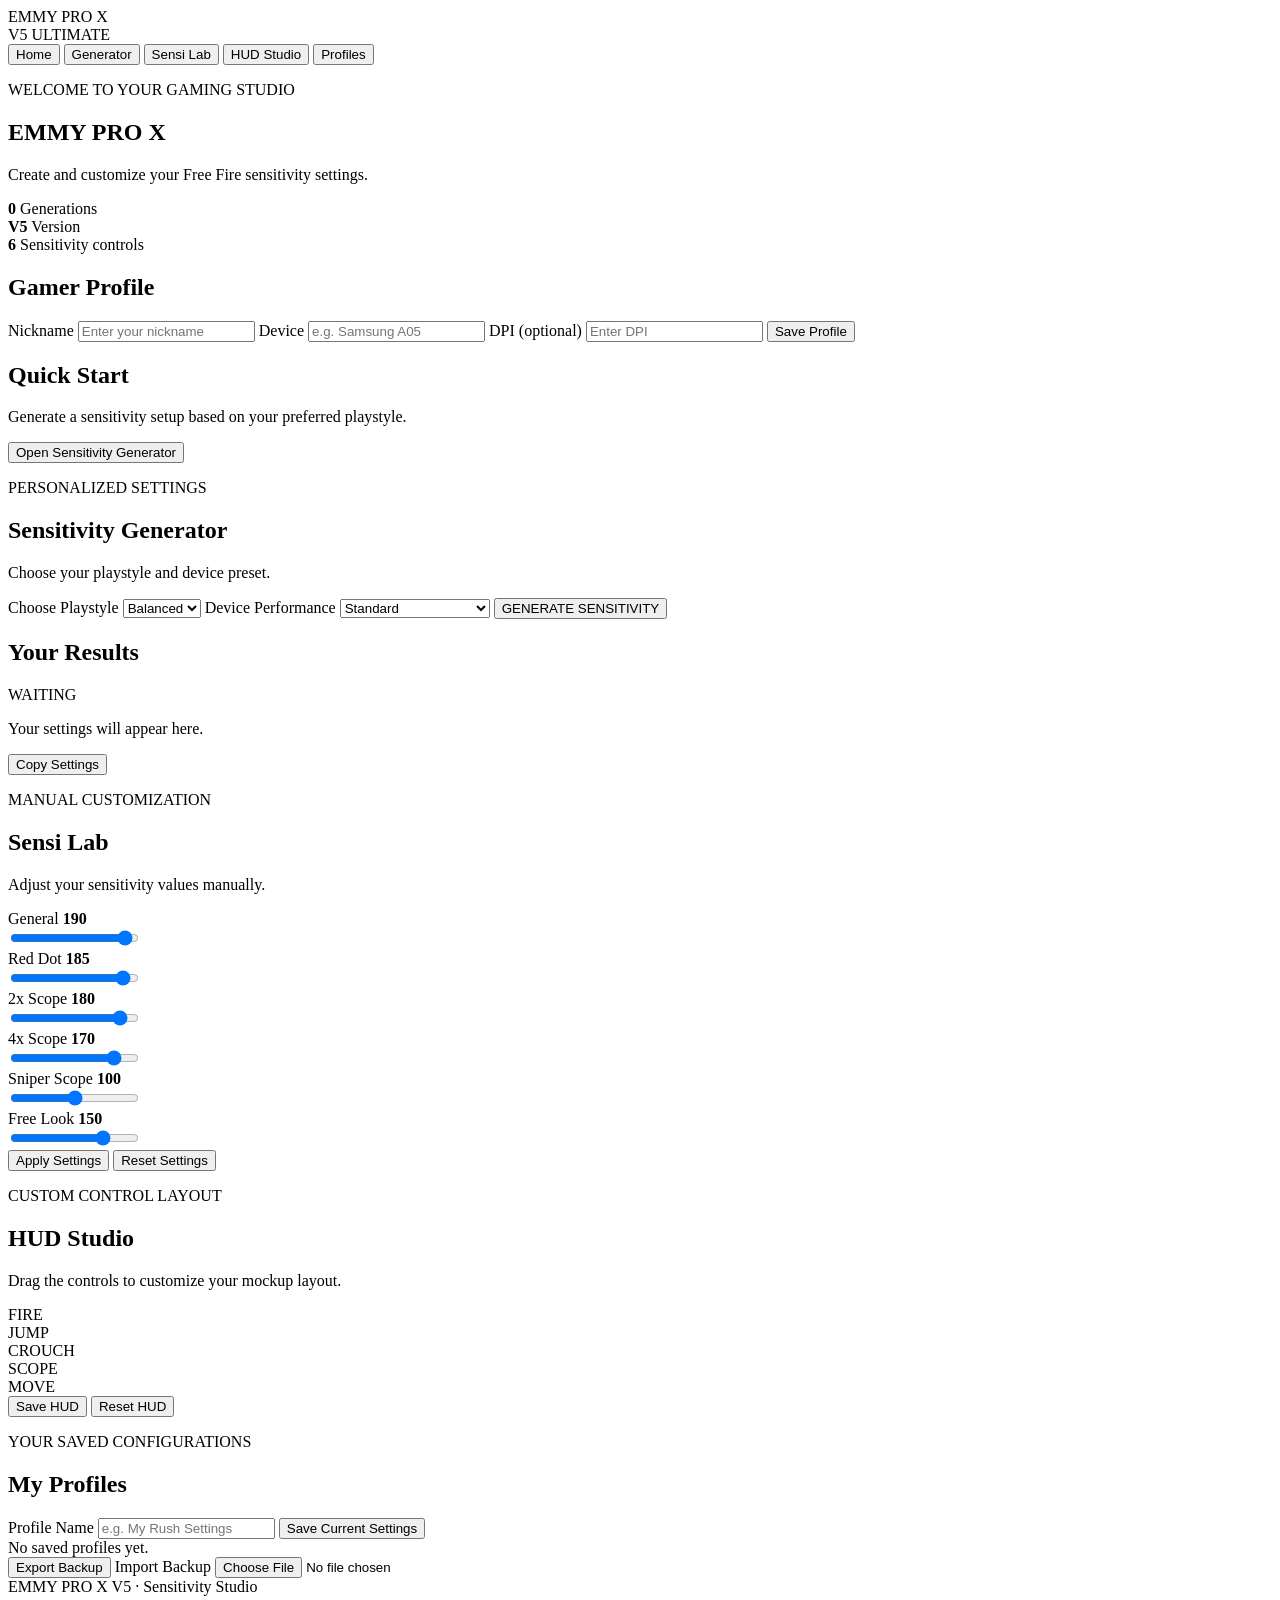
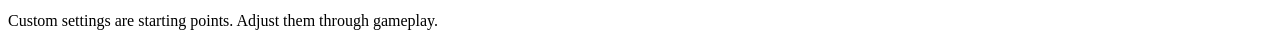
==== index.html @ 91755aac "Rename Index.html to index.html" ====
<!DOCTYPE html>
<html lang="en">
<head>
    <meta charset="UTF-8">
    <meta name="viewport" content="width=device-width, initial-scale=1.0">
    <meta name="theme-color" content="#080b16">
    <title>Emmy Sensitivity Pro X V5</title>
    <link rel="stylesheet" href="style.css">
    <link rel="manifest" href="manifest.json">
    <meta name="theme-color" content="#080b18">
    <meta name="mobile-web-app-capable" content="yes">
    <meta name="apple-mobile-web-app-capable" content="yes">
</head>

<body>

<header class="header">
    <div class="logo">EMMY <span>PRO X</span></div>
    <div class="version">V5 ULTIMATE</div>
</header>

<nav class="navigation">
    <button class="nav-btn active" data-page="home">Home</button>
    <button class="nav-btn" data-page="generator">Generator</button>
    <button class="nav-btn" data-page="lab">Sensi Lab</button>
    <button class="nav-btn" data-page="hud">HUD Studio</button>
    <button class="nav-btn" data-page="profiles">Profiles</button>
</nav>

<main>

    <!-- HOME -->
    <section class="page active" id="home">

        <div class="hero">
            <p class="eyebrow">WELCOME TO YOUR GAMING STUDIO</p>
            <h1>EMMY <span>PRO X</span></h1>
            <p>Create and customize your Free Fire sensitivity settings.</p>
        </div>

        <div class="stats">
            <div class="stat-card">
                <strong id="generationCount">0</strong>
                <span>Generations</span>
            </div>

            <div class="stat-card">
                <strong>V5</strong>
                <span>Version</span>
            </div>

            <div class="stat-card">
                <strong>6</strong>
                <span>Sensitivity controls</span>
            </div>
        </div>

        <div class="card">
            <h2>Gamer Profile</h2>

            <label for="nickname">Nickname</label>
            <input id="nickname" type="text" placeholder="Enter your nickname">

            <label for="device">Device</label>
            <input id="device" type="text" placeholder="e.g. Samsung A05">

            <label for="dpi">DPI (optional)</label>
            <input id="dpi" type="number" placeholder="Enter DPI">

            <button class="primary full" id="saveIdentityBtn">
                Save Profile
            </button>
        </div>

        <div class="card">
            <h2>Quick Start</h2>
            <p>Generate a sensitivity setup based on your preferred playstyle.</p>
            <button class="primary full" data-open="generator">
                Open Sensitivity Generator
            </button>
        </div>

    </section>

    <!-- GENERATOR -->
    <section class="page" id="generator">

        <div class="section-heading">
            <p class="eyebrow">PERSONALIZED SETTINGS</p>
            <h1>Sensitivity <span>Generator</span></h1>
            <p>Choose your playstyle and device preset.</p>
        </div>

        <div class="card">

            <label for="generatorStyle">Choose Playstyle</label>

            <select id="generatorStyle">
                <option value="balanced">Balanced</option>
                <option value="rush">Rush</option>
                <option value="one-tap">One Tap</option>
                <option value="sniper">Sniper</option>
                <option value="support">Support</option>
            </select>

            <label for="devicePreset">Device Performance</label>

            <select id="devicePreset">
                <option value="standard">Standard</option>
                <option value="low">Low Performance</option>
                <option value="mid">Medium Performance</option>
                <option value="high">High Performance</option>
            </select>

            <button class="primary full" id="generateBtn">
                GENERATE SENSITIVITY
            </button>

        </div>

        <div class="card result-card">

            <div class="result-heading">
                <h2>Your Results</h2>
                <span id="resultStatus">WAITING</span>
            </div>

            <div id="generatedValues" class="sensi-grid">
                <p class="empty-message">Your settings will appear here.</p>
            </div>

            <button class="secondary full" id="copyBtn">
                Copy Settings
            </button>

        </div>

    </section>

    <!-- SENSITIVITY LAB -->
    <section class="page" id="lab">

        <div class="section-heading">
            <p class="eyebrow">MANUAL CUSTOMIZATION</p>
            <h1>Sensi <span>Lab</span></h1>
            <p>Adjust your sensitivity values manually.</p>
        </div>

        <div class="card">

            <div class="slider-group">
                <div class="slider-title">
                    <label for="labGeneral">General</label>
                    <strong id="labGeneralValue">190</strong>
                </div>
                <input type="range" id="labGeneral" min="0" max="200" value="190">
            </div>

            <div class="slider-group">
                <div class="slider-title">
                    <label for="labRed">Red Dot</label>
                    <strong id="labRedValue">185</strong>
                </div>
                <input type="range" id="labRed" min="0" max="200" value="185">
            </div>

            <div class="slider-group">
                <div class="slider-title">
                    <label for="lab2x">2x Scope</label>
                    <strong id="lab2xValue">180</strong>
                </div>
                <input type="range" id="lab2x" min="0" max="200" value="180">
            </div>

            <div class="slider-group">
                <div class="slider-title">
                    <label for="lab4x">4x Scope</label>
                    <strong id="lab4xValue">170</strong>
                </div>
                <input type="range" id="lab4x" min="0" max="200" value="170">
            </div>

            <div class="slider-group">
                <div class="slider-title">
                    <label for="labSniper">Sniper Scope</label>
                    <strong id="labSniperValue">100</strong>
                </div>
                <input type="range" id="labSniper" min="0" max="200" value="100">
            </div>

            <div class="slider-group">
                <div class="slider-title">
                    <label for="labFree">Free Look</label>
                    <strong id="labFreeValue">150</strong>
                </div>
                <input type="range" id="labFree" min="0" max="200" value="150">
            </div>

            <button class="primary full" id="applyLabBtn">
                Apply Settings
            </button>

            <button class="secondary full" id="resetLabBtn">
                Reset Settings
            </button>

        </div>

    </section>

    <!-- HUD STUDIO -->
    <section class="page" id="hud">

        <div class="section-heading">
            <p class="eyebrow">CUSTOM CONTROL LAYOUT</p>
            <h1>HUD <span>Studio</span></h1>
            <p>Drag the controls to customize your mockup layout.</p>
        </div>

        <div class="card">
            <div class="hud-area" id="hudArea">

                <div class="hud-control" data-name="Fire" style="left:75%;top:65%;">
                    FIRE
                </div>

                <div class="hud-control" data-name="Jump" style="left:80%;top:35%;">
                    JUMP
                </div>

                <div class="hud-control" data-name="Crouch" style="left:55%;top:75%;">
                    CROUCH
                </div>

                <div class="hud-control" data-name="Scope" style="left:65%;top:20%;">
                    SCOPE
                </div>

                <div class="hud-control" data-name="Joystick" style="left:10%;top:65%;">
                    MOVE
                </div>

            </div>

            <button class="primary full" id="saveHudBtn">Save HUD</button>
            <button class="secondary full" id="resetHudBtn">Reset HUD</button>
        </div>

    </section>

    <!-- PROFILES -->
    <section class="page" id="profiles">

        <div class="section-heading">
            <p class="eyebrow">YOUR SAVED CONFIGURATIONS</p>
            <h1>My <span>Profiles</span></h1>
        </div>

        <div class="card">

            <label for="profileName">Profile Name</label>
            <input id="profileName" type="text" placeholder="e.g. My Rush Settings">

            <button class="primary full" id="saveProfileBtn">
                Save Current Settings
            </button>

            <div id="profilesList" class="profiles-list">
                No saved profiles yet.
            </div>

            <button class="secondary full" id="exportBtn">
                Export Backup
            </button>

            <label for="importFile">Import Backup</label>
            <input id="importFile" type="file" accept=".json,application/json">

        </div>

    </section>

</main>

<footer>
    EMMY PRO X V5 · Sensitivity Studio
    <p>Custom settings are starting points. Adjust them through gameplay.</p>
</footer>

<div id="toast" class="toast"></div>

<script src="app.js"></script>
  <script>
if ("serviceWorker" in navigator) {
  window.addEventListener("load", () => {
    navigator.serviceWorker.register("./service-worker.js")
      .then(() => console.log("Emmy Pro X is ready offline"))
      .catch(error => console.log("Service worker error:", error));
  });
}
  </script>
</body>
</html>
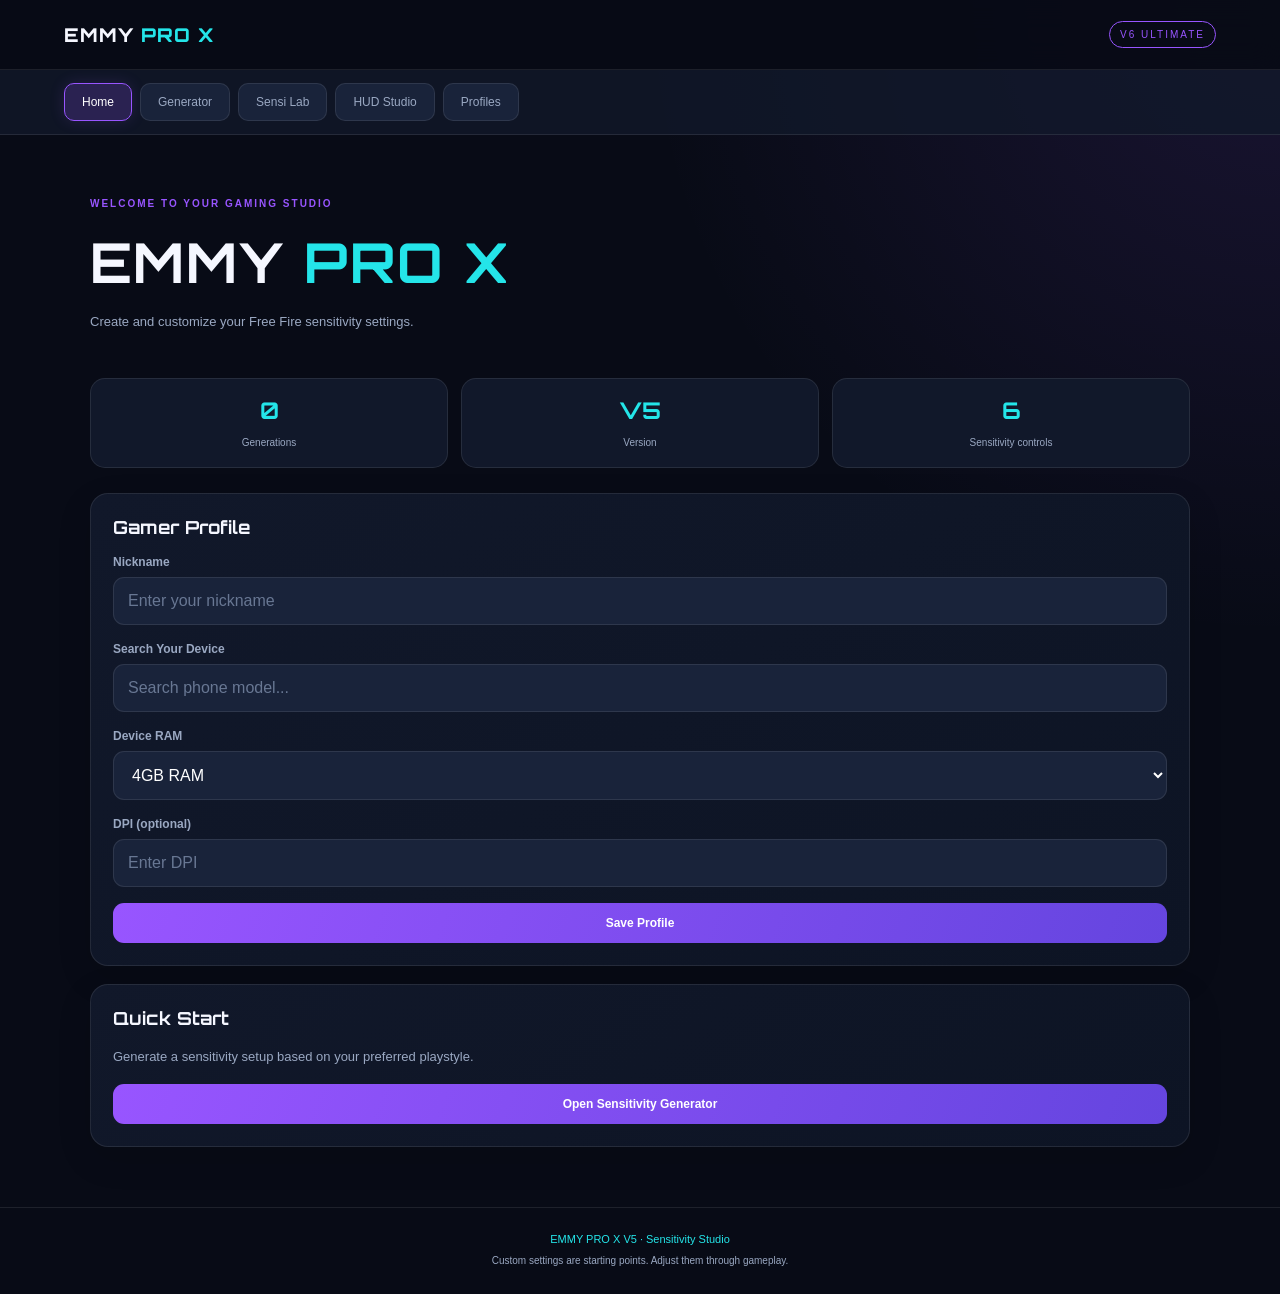
==== commit 80d13785: "Update index.html" ====
--- a/index.html
+++ b/index.html
@@ -16,7 +16,7 @@
 
 <header class="header">
     <div class="logo">EMMY <span>PRO X</span></div>
-    <div class="version">V5 ULTIMATE</div>
+    <div class="version">V6 ULTIMATE</div>
 </header>
 
 <nav class="navigation">
@@ -61,8 +61,39 @@
             <label for="nickname">Nickname</label>
             <input id="nickname" type="text" placeholder="Enter your nickname">
 
-            <label for="device">Device</label>
-            <input id="device" type="text" placeholder="e.g. Samsung A05">
+            <label for="device">Search Your Device</label>
+<input
+    id="device"
+    type="search"
+    list="deviceSuggestions"
+    placeholder="Search phone model..."
+>
+
+<datalist id="deviceSuggestions">
+    <option value="Samsung Galaxy A05">
+    <option value="Samsung Galaxy A15">
+    <option value="Samsung Galaxy A25">
+    <option value="Tecno Spark 20">
+    <option value="Tecno Camon 30">
+    <option value="Infinix Hot 40">
+    <option value="Infinix Note 40">
+    <option value="Redmi Note 13">
+    <option value="iPhone 13">
+    <option value="iPhone 14">
+    <option value="iPhone 15">
+</datalist>
+
+<label for="ram">Device RAM</label>
+<select id="ram">
+    <option value="2">2GB RAM</option>
+    <option value="3">3GB RAM</option>
+    <option value="4" selected>4GB RAM</option>
+    <option value="6">6GB RAM</option>
+    <option value="8">8GB RAM</option>
+    <option value="12">12GB RAM</option>
+    <option value="16">16GB RAM</option>
+    <option value="24">24GB RAM</option>
+</select>
 
             <label for="dpi">DPI (optional)</label>
             <input id="dpi" type="number" placeholder="Enter DPI">
@@ -238,6 +269,11 @@
 
                 <div class="hud-control" data-name="Joystick" style="left:10%;top:65%;">
                     MOVE
+                  <div class="hud-control"
+     data-name="Gloo Wall"
+     style="left:35%;top:55%;">
+    GLOO
+                  </div>
                 </div>
 
             </div>
@@ -300,4 +336,4 @@
 }
   </script>
 </body>
-</html>
+                </html>
--- a/style.css
+++ b/style.css
@@ -0,0 +1,551 @@
+@import url('https://fonts.googleapis.com/css2?family=Orbitron:wght@400;500;600;700;800&family=Inter:wght@400;500;600;700;800&display=swap');
+
+:root {
+    --bg: #080b16;
+    --card: #11182a;
+    --card2: #19233a;
+    --text: #f5f7ff;
+    --muted: #9aa8c2;
+    --purple: #9855ff;
+    --cyan: #24e5e9;
+    --border: rgba(255,255,255,.09);
+    --green: #35e6a1;
+    --radius: 18px;
+}
+
+* {
+    margin: 0;
+    padding: 0;
+    box-sizing: border-box;
+}
+
+html {
+    scroll-behavior: smooth;
+}
+
+body {
+    min-height: 100vh;
+    background:
+        radial-gradient(circle at top right, rgba(152,85,255,.12), transparent 35%),
+        var(--bg);
+    color: var(--text);
+    font-family: 'Inter', sans-serif;
+}
+
+button, input, select {
+    font: inherit;
+}
+
+button {
+    cursor: pointer;
+    transition: .25s ease;
+}
+
+/* HEADER */
+
+.header {
+    min-height: 70px;
+    padding: 15px 5%;
+    display: flex;
+    justify-content: space-between;
+    align-items: center;
+    border-bottom: 1px solid var(--border);
+    background: rgba(8,11,22,.95);
+    position: sticky;
+    top: 0;
+    z-index: 100;
+    backdrop-filter: blur(15px);
+}
+
+.logo {
+    font-family: 'Orbitron', sans-serif;
+    font-size: 19px;
+    font-weight: 800;
+    letter-spacing: 1px;
+}
+
+.logo span,
+.hero h1 span,
+.section-heading h1 span {
+    color: var(--cyan);
+}
+
+.version {
+    font-size: 10px;
+    letter-spacing: 2px;
+    color: var(--purple);
+    border: 1px solid var(--purple);
+    padding: 7px 10px;
+    border-radius: 20px;
+}
+
+/* NAVIGATION */
+
+.navigation {
+    display: flex;
+    gap: 8px;
+    padding: 13px 5%;
+    overflow-x: auto;
+    background: rgba(17,24,42,.8);
+    border-bottom: 1px solid var(--border);
+    scrollbar-width: none;
+}
+
+.navigation::-webkit-scrollbar {
+    display: none;
+}
+
+.nav-btn {
+    padding: 11px 17px;
+    background: var(--card2);
+    border: 1px solid var(--border);
+    color: var(--muted);
+    border-radius: 10px;
+    white-space: nowrap;
+    font-size: 12px;
+}
+
+.nav-btn:hover,
+.nav-btn.active {
+    color: white;
+    border-color: var(--purple);
+    background: rgba(152,85,255,.2);
+    box-shadow: 0 0 15px rgba(152,85,255,.15);
+}
+
+/* MAIN */
+
+main {
+    max-width: 1100px;
+    width: 92%;
+    margin: 30px auto 60px;
+}
+
+.page {
+    display: none;
+    animation: fadeIn .35s ease;
+}
+
+.page.active {
+    display: block;
+}
+
+@keyframes fadeIn {
+    from {
+        opacity: 0;
+        transform: translateY(10px);
+    }
+    to {
+        opacity: 1;
+        transform: translateY(0);
+    }
+}
+
+/* TEXT */
+
+h1, h2, h3 {
+    font-family: 'Orbitron', sans-serif;
+}
+
+h1 {
+    font-size: clamp(25px, 5vw, 38px);
+    margin: 10px 0;
+}
+
+h2 {
+    font-size: 18px;
+    margin-bottom: 17px;
+}
+
+p {
+    color: var(--muted);
+    line-height: 1.7;
+    font-size: 13px;
+}
+
+.eyebrow {
+    color: var(--purple);
+    font-size: 10px;
+    letter-spacing: 2px;
+    font-weight: 800;
+}
+
+.hero {
+    padding: 30px 0;
+}
+
+.hero h1 {
+    font-size: clamp(34px, 8vw, 55px);
+    letter-spacing: 2px;
+    margin: 15px 0;
+}
+
+.hero > p:last-child {
+    max-width: 550px;
+}
+
+.section-heading {
+    margin-bottom: 25px;
+}
+
+/* CARDS */
+
+.card {
+    background: linear-gradient(145deg, var(--card), #0d1424);
+    border: 1px solid var(--border);
+    border-radius: var(--radius);
+    padding: 22px;
+    margin-bottom: 18px;
+    box-shadow: 0 12px 35px rgba(0,0,0,.12);
+}
+
+.card:hover {
+    border-color: rgba(152,85,255,.3);
+}
+
+.stats {
+    display: grid;
+    grid-template-columns: repeat(3, 1fr);
+    gap: 13px;
+    margin: 15px 0 25px;
+}
+
+.stat-card {
+    padding: 17px 12px;
+    background: var(--card);
+    border: 1px solid var(--border);
+    border-radius: 15px;
+    text-align: center;
+}
+
+.stat-card strong {
+    display: block;
+    font-family: 'Orbitron', sans-serif;
+    font-size: 23px;
+    color: var(--cyan);
+    margin-bottom: 7px;
+}
+
+.stat-card span {
+    color: var(--muted);
+    font-size: 10px;
+}
+
+/* INPUTS */
+
+label {
+    display: block;
+    margin: 17px 0 8px;
+    color: var(--muted);
+    font-size: 12px;
+    font-weight: 600;
+}
+
+input,
+select {
+    width: 100%;
+    padding: 14px;
+    background: var(--card2);
+    border: 1px solid var(--border);
+    border-radius: 11px;
+    color: white;
+    outline: none;
+}
+
+input:focus,
+select:focus {
+    border-color: var(--cyan);
+    box-shadow: 0 0 12px rgba(36,229,233,.1);
+}
+
+input::placeholder {
+    color: #687793;
+}
+
+/* BUTTONS */
+
+.primary,
+.secondary {
+    border-radius: 11px;
+    padding: 13px 17px;
+    font-weight: 700;
+    font-size: 12px;
+}
+
+.primary {
+    background: linear-gradient(110deg, var(--purple), #6545df);
+    border: none;
+    color: white;
+}
+
+.primary:hover {
+    transform: translateY(-2px);
+    box-shadow: 0 7px 20px rgba(152,85,255,.25);
+}
+
+.secondary {
+    background: var(--card2);
+    color: white;
+    border: 1px solid var(--border);
+}
+
+.secondary:hover {
+    border-color: var(--cyan);
+}
+
+.full {
+    width: 100%;
+    margin-top: 16px;
+}
+
+/* GENERATOR RESULTS */
+
+.result-card {
+    margin-top: 20px;
+}
+
+.result-heading {
+    display: flex;
+    justify-content: space-between;
+    align-items: center;
+    gap: 10px;
+}
+
+.result-heading h2 {
+    margin: 0;
+}
+
+#resultStatus {
+    color: var(--green);
+    font-size: 10px;
+    font-weight: 800;
+    letter-spacing: 1px;
+}
+
+.sensi-grid {
+    display: grid;
+    grid-template-columns: repeat(2, 1fr);
+    gap: 12px;
+    margin-top: 18px;
+}
+
+.sensi-item {
+    padding: 16px;
+    background: var(--card2);
+    border: 1px solid var(--border);
+    border-radius: 12px;
+}
+
+.sensi-item span {
+    display: block;
+    color: var(--muted);
+    font-size: 11px;
+}
+
+.sensi-item strong {
+    display: block;
+    margin-top: 8px;
+    color: var(--cyan);
+    font-family: 'Orbitron', sans-serif;
+    font-size: 25px;
+}
+
+.empty-message {
+    grid-column: 1 / -1;
+    text-align: center;
+    padding: 20px;
+}
+
+/* SENSITIVITY SLIDERS */
+
+.slider-group {
+    margin: 22px 0;
+}
+
+.slider-title {
+    display: flex;
+    justify-content: space-between;
+    align-items: center;
+}
+
+.slider-title label {
+    margin: 0 0 12px;
+}
+
+.slider-title strong {
+    color: var(--cyan);
+    font-family: 'Orbitron', sans-serif;
+    font-size: 14px;
+}
+
+.slider-group input[type="range"] {
+    padding: 0;
+    height: 7px;
+    accent-color: var(--cyan);
+    cursor: pointer;
+}
+
+/* HUD STUDIO */
+
+.hud-area {
+    width: 100%;
+    height: 420px;
+    position: relative;
+    overflow: hidden;
+    border: 2px solid var(--purple);
+    border-radius: 18px;
+    background-color: #111a2c;
+    background-image:
+        linear-gradient(rgba(255,255,255,.04) 1px, transparent 1px),
+        linear-gradient(90deg, rgba(255,255,255,.04) 1px, transparent 1px);
+    background-size: 25px 25px;
+}
+
+.hud-control {
+    position: absolute;
+    width: 65px;
+    height: 65px;
+    border-radius: 50%;
+    border: 2px solid var(--cyan);
+    background: rgba(36,229,233,.15);
+    color: white;
+    display: flex;
+    justify-content: center;
+    align-items: center;
+    font-size: 10px;
+    font-weight: 800;
+    user-select: none;
+    touch-action: none;
+    cursor: grab;
+}
+
+.hud-control:active {
+    background: rgba(152,85,255,.3);
+    border-color: var(--purple);
+}
+
+/* PROFILES */
+
+.profiles-list {
+    margin-top: 20px;
+    color: var(--muted);
+    font-size: 13px;
+}
+
+.profile-item {
+    padding: 14px;
+    margin: 10px 0;
+    background: var(--card2);
+    border: 1px solid var(--border);
+    border-radius: 12px;
+    display: flex;
+    justify-content: space-between;
+    align-items: center;
+    gap: 10px;
+    flex-wrap: wrap;
+}
+
+.profile-actions {
+    display: flex;
+    gap: 6px;
+}
+
+.profile-actions button {
+    padding: 8px 10px;
+    font-size: 10px;
+    border-radius: 8px;
+}
+
+.danger {
+    color: #ff6485;
+    background: rgba(255,100,133,.1);
+    border: 1px solid rgba(255,100,133,.3);
+}
+
+/* TOAST */
+
+.toast {
+    position: fixed;
+    bottom: 25px;
+    left: 50%;
+    transform: translate(-50%, 100px);
+    opacity: 0;
+    padding: 14px 20px;
+    border-radius: 12px;
+    background: var(--card2);
+    border: 1px solid var(--cyan);
+    color: white;
+    font-size: 12px;
+    z-index: 200;
+    transition: .3s ease;
+    text-align: center;
+    width: max-content;
+    max-width: 90%;
+}
+
+.toast.show {
+    transform: translate(-50%, 0);
+    opacity: 1;
+}
+
+/* FOOTER */
+
+footer {
+    padding: 25px 15px;
+    text-align: center;
+    color: var(--cyan);
+    font-size: 11px;
+    border-top: 1px solid var(--border);
+}
+
+footer p {
+    margin-top: 7px;
+    font-size: 10px;
+}
+
+/* MOBILE */
+
+@media(max-width: 600px) {
+    main {
+        width: 92%;
+        margin-top: 20px;
+    }
+
+    .card {
+        padding: 17px;
+    }
+
+    .stats {
+        gap: 8px;
+    }
+
+    .stat-card {
+        padding: 14px 5px;
+    }
+
+    .stat-card strong {
+        font-size: 19px;
+    }
+
+    .stat-card span {
+        font-size: 9px;
+    }
+
+    .sensi-item strong {
+        font-size: 22px;
+    }
+
+    .hud-area {
+        height: 380px;
+    }
+}
+
+@media(max-width: 350px) {
+    .sensi-grid {
+        grid-template-columns: 1fr;
+    }
+
+    .version {
+        font-size: 8px;
+    }
+}
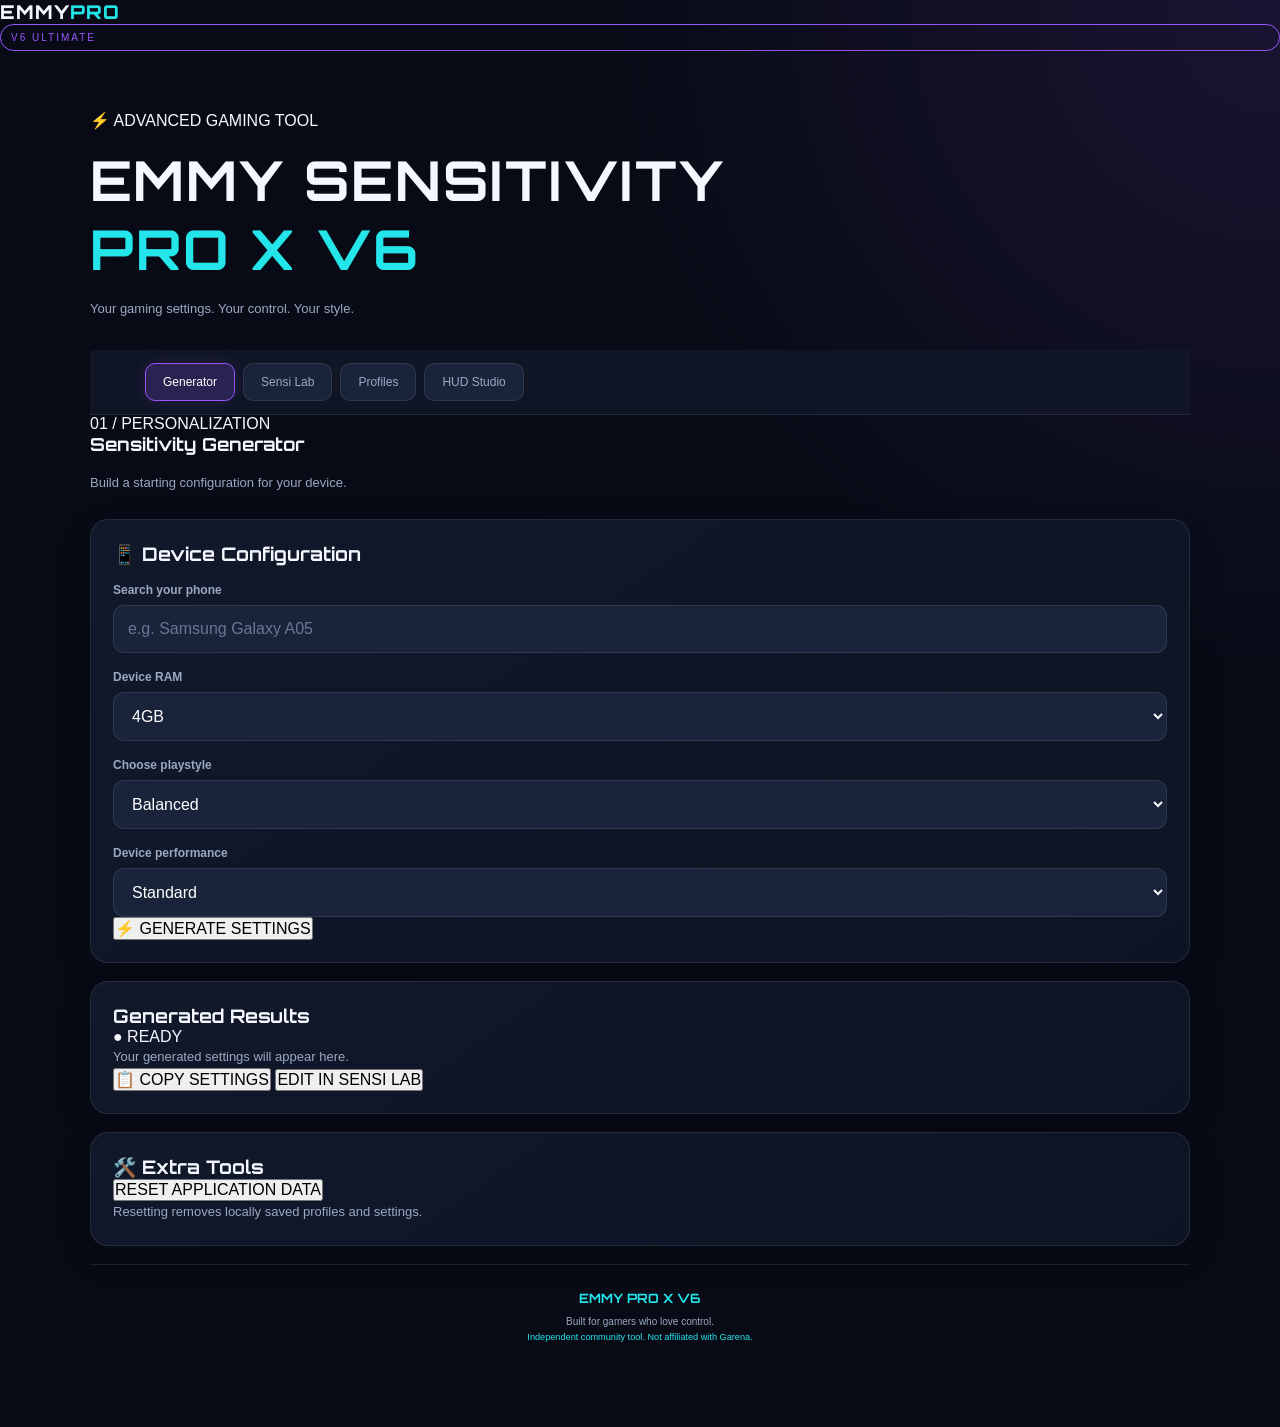
==== commit 27513a9b: "Update index.html" ====
--- a/index.html
+++ b/index.html
@@ -1,339 +1,199 @@
 <!DOCTYPE html>
 <html lang="en">
 <head>
-    <meta charset="UTF-8">
-    <meta name="viewport" content="width=device-width, initial-scale=1.0">
-    <meta name="theme-color" content="#080b16">
-    <title>Emmy Sensitivity Pro X V5</title>
-    <link rel="stylesheet" href="style.css">
-    <link rel="manifest" href="manifest.json">
-    <meta name="theme-color" content="#080b18">
-    <meta name="mobile-web-app-capable" content="yes">
-    <meta name="apple-mobile-web-app-capable" content="yes">
+<meta charset="UTF-8">
+<meta name="viewport" content="width=device-width, initial-scale=1.0">
+<meta name="theme-color" content="#090b18">
+<title>Emmy Sensitivity Pro X V6</title>
+<link rel="stylesheet" href="style.css">
 </head>
-
 <body>
 
-<header class="header">
-    <div class="logo">EMMY <span>PRO X</span></div>
+<header class="topbar">
+    <div class="logo">EMMY<span>PRO</span></div>
     <div class="version">V6 ULTIMATE</div>
 </header>
 
+<main class="container">
+
+<section class="hero">
+    <div class="badge">⚡ ADVANCED GAMING TOOL</div>
+    <h1>EMMY SENSITIVITY<br><span>PRO X V6</span></h1>
+    <p>Your gaming settings. Your control. Your style.</p>
+</section>
+
 <nav class="navigation">
-    <button class="nav-btn active" data-page="home">Home</button>
-    <button class="nav-btn" data-page="generator">Generator</button>
+    <button class="nav-btn active" data-page="generator">Generator</button>
     <button class="nav-btn" data-page="lab">Sensi Lab</button>
+    <button class="nav-btn" data-page="profiles">Profiles</button>
     <button class="nav-btn" data-page="hud">HUD Studio</button>
-    <button class="nav-btn" data-page="profiles">Profiles</button>
 </nav>
 
-<main>
+<!-- GENERATOR -->
+<section class="page active" id="generator">
+    <div class="section-heading">
+        <span>01 / PERSONALIZATION</span>
+        <h2>Sensitivity Generator</h2>
+        <p>Build a starting configuration for your device.</p>
+    </div>
 
-    <!-- HOME -->
-    <section class="page active" id="home">
+    <div class="card">
+        <h3>📱 Device Configuration</h3>
 
-        <div class="hero">
-            <p class="eyebrow">WELCOME TO YOUR GAMING STUDIO</p>
-            <h1>EMMY <span>PRO X</span></h1>
-            <p>Create and customize your Free Fire sensitivity settings.</p>
+        <label for="device">Search your phone</label>
+        <input id="device" list="deviceList" placeholder="e.g. Samsung Galaxy A05">
+        <datalist id="deviceList">
+            <option value="Samsung Galaxy A05">
+            <option value="Samsung Galaxy A15">
+            <option value="Samsung Galaxy A25">
+            <option value="Samsung Galaxy A35">
+            <option value="Samsung Galaxy A55">
+            <option value="Tecno Spark 20">
+            <option value="Tecno Spark 20 Pro">
+            <option value="Tecno Camon 30">
+            <option value="Tecno Pova 6">
+            <option value="Infinix Hot 40">
+            <option value="Infinix Hot 50">
+            <option value="Infinix Note 40">
+            <option value="Redmi Note 13">
+            <option value="Redmi 13C">
+            <option value="iPhone 13">
+            <option value="iPhone 14">
+            <option value="iPhone 15">
+        </datalist>
+
+        <label for="ram">Device RAM</label>
+        <select id="ram">
+            <option value="2">2GB</option>
+            <option value="3">3GB</option>
+            <option value="4" selected>4GB</option>
+            <option value="6">6GB</option>
+            <option value="8">8GB</option>
+            <option value="12">12GB</option>
+            <option value="16">16GB</option>
+            <option value="24">24GB</option>
+        </select>
+
+        <label for="style">Choose playstyle</label>
+        <select id="style">
+            <option value="balanced">Balanced</option>
+            <option value="rush">Rusher</option>
+            <option value="onetap">One Tap</option>
+            <option value="sniper">Sniper</option>
+            <option value="support">Support</option>
+        </select>
+
+        <label for="performance">Device performance</label>
+        <select id="performance">
+            <option value="low">Low</option>
+            <option value="standard" selected>Standard</option>
+            <option value="high">High</option>
+        </select>
+
+        <button class="primary-btn" id="generateBtn">⚡ GENERATE SETTINGS</button>
+    </div>
+
+    <div class="card">
+        <div class="result-header">
+            <h3>Generated Results</h3>
+            <span class="live-tag">● READY</span>
         </div>
 
-        <div class="stats">
-            <div class="stat-card">
-                <strong id="generationCount">0</strong>
-                <span>Generations</span>
-            </div>
-
-            <div class="stat-card">
-                <strong>V5</strong>
-                <span>Version</span>
-            </div>
-
-            <div class="stat-card">
-                <strong>6</strong>
-                <span>Sensitivity controls</span>
-            </div>
+        <div id="results" class="results">
+            <p class="empty">Your generated settings will appear here.</p>
         </div>
 
-        <div class="card">
-            <h2>Gamer Profile</h2>
+        <button class="secondary-btn" id="copyBtn">📋 COPY SETTINGS</button>
+        <button class="secondary-btn" id="useSettingsBtn">EDIT IN SENSI LAB</button>
+    </div>
+</section>
 
-            <label for="nickname">Nickname</label>
-            <input id="nickname" type="text" placeholder="Enter your nickname">
+<!-- SENSI LAB -->
+<section class="page" id="lab">
+    <div class="section-heading">
+        <span>02 / MANUAL CONTROL</span>
+        <h2>Sensi Lab</h2>
+        <p>Fine-tune your sensitivity values.</p>
+    </div>
 
-            <label for="device">Search Your Device</label>
-<input
-    id="device"
-    type="search"
-    list="deviceSuggestions"
-    placeholder="Search phone model..."
->
+    <div class="card">
+        <div id="sliders"></div>
+        <button class="primary-btn" id="saveLabBtn">💾 SAVE SETTINGS</button>
+        <button class="secondary-btn" id="resetLabBtn">RESET VALUES</button>
+    </div>
+</section>
 
-<datalist id="deviceSuggestions">
-    <option value="Samsung Galaxy A05">
-    <option value="Samsung Galaxy A15">
-    <option value="Samsung Galaxy A25">
-    <option value="Tecno Spark 20">
-    <option value="Tecno Camon 30">
-    <option value="Infinix Hot 40">
-    <option value="Infinix Note 40">
-    <option value="Redmi Note 13">
-    <option value="iPhone 13">
-    <option value="iPhone 14">
-    <option value="iPhone 15">
-</datalist>
+<!-- PROFILES -->
+<section class="page" id="profiles">
+    <div class="section-heading">
+        <span>03 / YOUR CONFIGURATIONS</span>
+        <h2>Saved Profiles</h2>
+        <p>Keep your favourite configurations.</p>
+    </div>
 
-<label for="ram">Device RAM</label>
-<select id="ram">
-    <option value="2">2GB RAM</option>
-    <option value="3">3GB RAM</option>
-    <option value="4" selected>4GB RAM</option>
-    <option value="6">6GB RAM</option>
-    <option value="8">8GB RAM</option>
-    <option value="12">12GB RAM</option>
-    <option value="16">16GB RAM</option>
-    <option value="24">24GB RAM</option>
-</select>
+    <div class="card">
+        <label for="profileName">Profile name</label>
+        <input id="profileName" placeholder="e.g. My Main Settings">
+        <button class="primary-btn" id="saveProfileBtn">SAVE CURRENT PROFILE</button>
+    </div>
 
-            <label for="dpi">DPI (optional)</label>
-            <input id="dpi" type="number" placeholder="Enter DPI">
+    <div id="profileList"></div>
 
-            <button class="primary full" id="saveIdentityBtn">
-                Save Profile
-            </button>
+    <div class="card">
+        <h3>Backup Center</h3>
+        <button class="secondary-btn" id="exportBtn">📤 EXPORT BACKUP</button>
+        <label for="importFile" class="file-label">📥 IMPORT BACKUP</label>
+        <input type="file" id="importFile" accept=".json,application/json">
+    </div>
+</section>
+
+<!-- HUD STUDIO -->
+<section class="page" id="hud">
+    <div class="section-heading">
+        <span>04 / CONTROL CUSTOMIZATION</span>
+        <h2>HUD Studio</h2>
+        <p>Drag the controls to arrange your layout.</p>
+    </div>
+
+    <div class="card">
+        <div class="hud-toolbar">
+            <span>DRAG TO POSITION</span>
+            <button id="resetHudBtn" class="small-btn">RESET HUD</button>
         </div>
 
-        <div class="card">
-            <h2>Quick Start</h2>
-            <p>Generate a sensitivity setup based on your preferred playstyle.</p>
-            <button class="primary full" data-open="generator">
-                Open Sensitivity Generator
-            </button>
+        <div class="hud-area" id="hudArea">
+            <div class="hud-control" data-name="Fire">FIRE</div>
+            <div class="hud-control" data-name="Jump">JUMP</div>
+            <div class="hud-control" data-name="Crouch">CROUCH</div>
+            <div class="hud-control" data-name="Scope">SCOPE</div>
+            <div class="hud-control" data-name="Joystick">MOVE</div>
+            <div class="hud-control gloo" data-name="Gloo Wall">GLOO</div>
         </div>
 
-    </section>
+        <button class="primary-btn" id="saveHudBtn">💾 SAVE HUD LAYOUT</button>
+        <p class="hint">This is a visual layout planner. It does not modify the game itself.</p>
+    </div>
+</section>
 
-    <!-- GENERATOR -->
-    <section class="page" id="generator">
+<section class="card tools-card">
+    <h3>🛠️ Extra Tools</h3>
+    <button class="secondary-btn" id="resetAllBtn">RESET APPLICATION DATA</button>
+    <p class="hint">Resetting removes locally saved profiles and settings.</p>
+</section>
 
-        <div class="section-heading">
-            <p class="eyebrow">PERSONALIZED SETTINGS</p>
-            <h1>Sensitivity <span>Generator</span></h1>
-            <p>Choose your playstyle and device preset.</p>
-        </div>
-
-        <div class="card">
-
-            <label for="generatorStyle">Choose Playstyle</label>
-
-            <select id="generatorStyle">
-                <option value="balanced">Balanced</option>
-                <option value="rush">Rush</option>
-                <option value="one-tap">One Tap</option>
-                <option value="sniper">Sniper</option>
-                <option value="support">Support</option>
-            </select>
-
-            <label for="devicePreset">Device Performance</label>
-
-            <select id="devicePreset">
-                <option value="standard">Standard</option>
-                <option value="low">Low Performance</option>
-                <option value="mid">Medium Performance</option>
-                <option value="high">High Performance</option>
-            </select>
-
-            <button class="primary full" id="generateBtn">
-                GENERATE SENSITIVITY
-            </button>
-
-        </div>
-
-        <div class="card result-card">
-
-            <div class="result-heading">
-                <h2>Your Results</h2>
-                <span id="resultStatus">WAITING</span>
-            </div>
-
-            <div id="generatedValues" class="sensi-grid">
-                <p class="empty-message">Your settings will appear here.</p>
-            </div>
-
-            <button class="secondary full" id="copyBtn">
-                Copy Settings
-            </button>
-
-        </div>
-
-    </section>
-
-    <!-- SENSITIVITY LAB -->
-    <section class="page" id="lab">
-
-        <div class="section-heading">
-            <p class="eyebrow">MANUAL CUSTOMIZATION</p>
-            <h1>Sensi <span>Lab</span></h1>
-            <p>Adjust your sensitivity values manually.</p>
-        </div>
-
-        <div class="card">
-
-            <div class="slider-group">
-                <div class="slider-title">
-                    <label for="labGeneral">General</label>
-                    <strong id="labGeneralValue">190</strong>
-                </div>
-                <input type="range" id="labGeneral" min="0" max="200" value="190">
-            </div>
-
-            <div class="slider-group">
-                <div class="slider-title">
-                    <label for="labRed">Red Dot</label>
-                    <strong id="labRedValue">185</strong>
-                </div>
-                <input type="range" id="labRed" min="0" max="200" value="185">
-            </div>
-
-            <div class="slider-group">
-                <div class="slider-title">
-                    <label for="lab2x">2x Scope</label>
-                    <strong id="lab2xValue">180</strong>
-                </div>
-                <input type="range" id="lab2x" min="0" max="200" value="180">
-            </div>
-
-            <div class="slider-group">
-                <div class="slider-title">
-                    <label for="lab4x">4x Scope</label>
-                    <strong id="lab4xValue">170</strong>
-                </div>
-                <input type="range" id="lab4x" min="0" max="200" value="170">
-            </div>
-
-            <div class="slider-group">
-                <div class="slider-title">
-                    <label for="labSniper">Sniper Scope</label>
-                    <strong id="labSniperValue">100</strong>
-                </div>
-                <input type="range" id="labSniper" min="0" max="200" value="100">
-            </div>
-
-            <div class="slider-group">
-                <div class="slider-title">
-                    <label for="labFree">Free Look</label>
-                    <strong id="labFreeValue">150</strong>
-                </div>
-                <input type="range" id="labFree" min="0" max="200" value="150">
-            </div>
-
-            <button class="primary full" id="applyLabBtn">
-                Apply Settings
-            </button>
-
-            <button class="secondary full" id="resetLabBtn">
-                Reset Settings
-            </button>
-
-        </div>
-
-    </section>
-
-    <!-- HUD STUDIO -->
-    <section class="page" id="hud">
-
-        <div class="section-heading">
-            <p class="eyebrow">CUSTOM CONTROL LAYOUT</p>
-            <h1>HUD <span>Studio</span></h1>
-            <p>Drag the controls to customize your mockup layout.</p>
-        </div>
-
-        <div class="card">
-            <div class="hud-area" id="hudArea">
-
-                <div class="hud-control" data-name="Fire" style="left:75%;top:65%;">
-                    FIRE
-                </div>
-
-                <div class="hud-control" data-name="Jump" style="left:80%;top:35%;">
-                    JUMP
-                </div>
-
-                <div class="hud-control" data-name="Crouch" style="left:55%;top:75%;">
-                    CROUCH
-                </div>
-
-                <div class="hud-control" data-name="Scope" style="left:65%;top:20%;">
-                    SCOPE
-                </div>
-
-                <div class="hud-control" data-name="Joystick" style="left:10%;top:65%;">
-                    MOVE
-                  <div class="hud-control"
-     data-name="Gloo Wall"
-     style="left:35%;top:55%;">
-    GLOO
-                  </div>
-                </div>
-
-            </div>
-
-            <button class="primary full" id="saveHudBtn">Save HUD</button>
-            <button class="secondary full" id="resetHudBtn">Reset HUD</button>
-        </div>
-
-    </section>
-
-    <!-- PROFILES -->
-    <section class="page" id="profiles">
-
-        <div class="section-heading">
-            <p class="eyebrow">YOUR SAVED CONFIGURATIONS</p>
-            <h1>My <span>Profiles</span></h1>
-        </div>
-
-        <div class="card">
-
-            <label for="profileName">Profile Name</label>
-            <input id="profileName" type="text" placeholder="e.g. My Rush Settings">
-
-            <button class="primary full" id="saveProfileBtn">
-                Save Current Settings
-            </button>
-
-            <div id="profilesList" class="profiles-list">
-                No saved profiles yet.
-            </div>
-
-            <button class="secondary full" id="exportBtn">
-                Export Backup
-            </button>
-
-            <label for="importFile">Import Backup</label>
-            <input id="importFile" type="file" accept=".json,application/json">
-
-        </div>
-
-    </section>
+<footer>
+    <h3>EMMY PRO X V6</h3>
+    <p>Built for gamers who love control.</p>
+    <small>Independent community tool. Not affiliated with Garena.</small>
+</footer>
 
 </main>
-
-<footer>
-    EMMY PRO X V5 · Sensitivity Studio
-    <p>Custom settings are starting points. Adjust them through gameplay.</p>
-</footer>
 
 <div id="toast" class="toast"></div>
 
 <script src="app.js"></script>
-  <script>
-if ("serviceWorker" in navigator) {
-  window.addEventListener("load", () => {
-    navigator.serviceWorker.register("./service-worker.js")
-      .then(() => console.log("Emmy Pro X is ready offline"))
-      .catch(error => console.log("Service worker error:", error));
-  });
-}
-  </script>
 </body>
-                </html>
+</html>
+
+
+
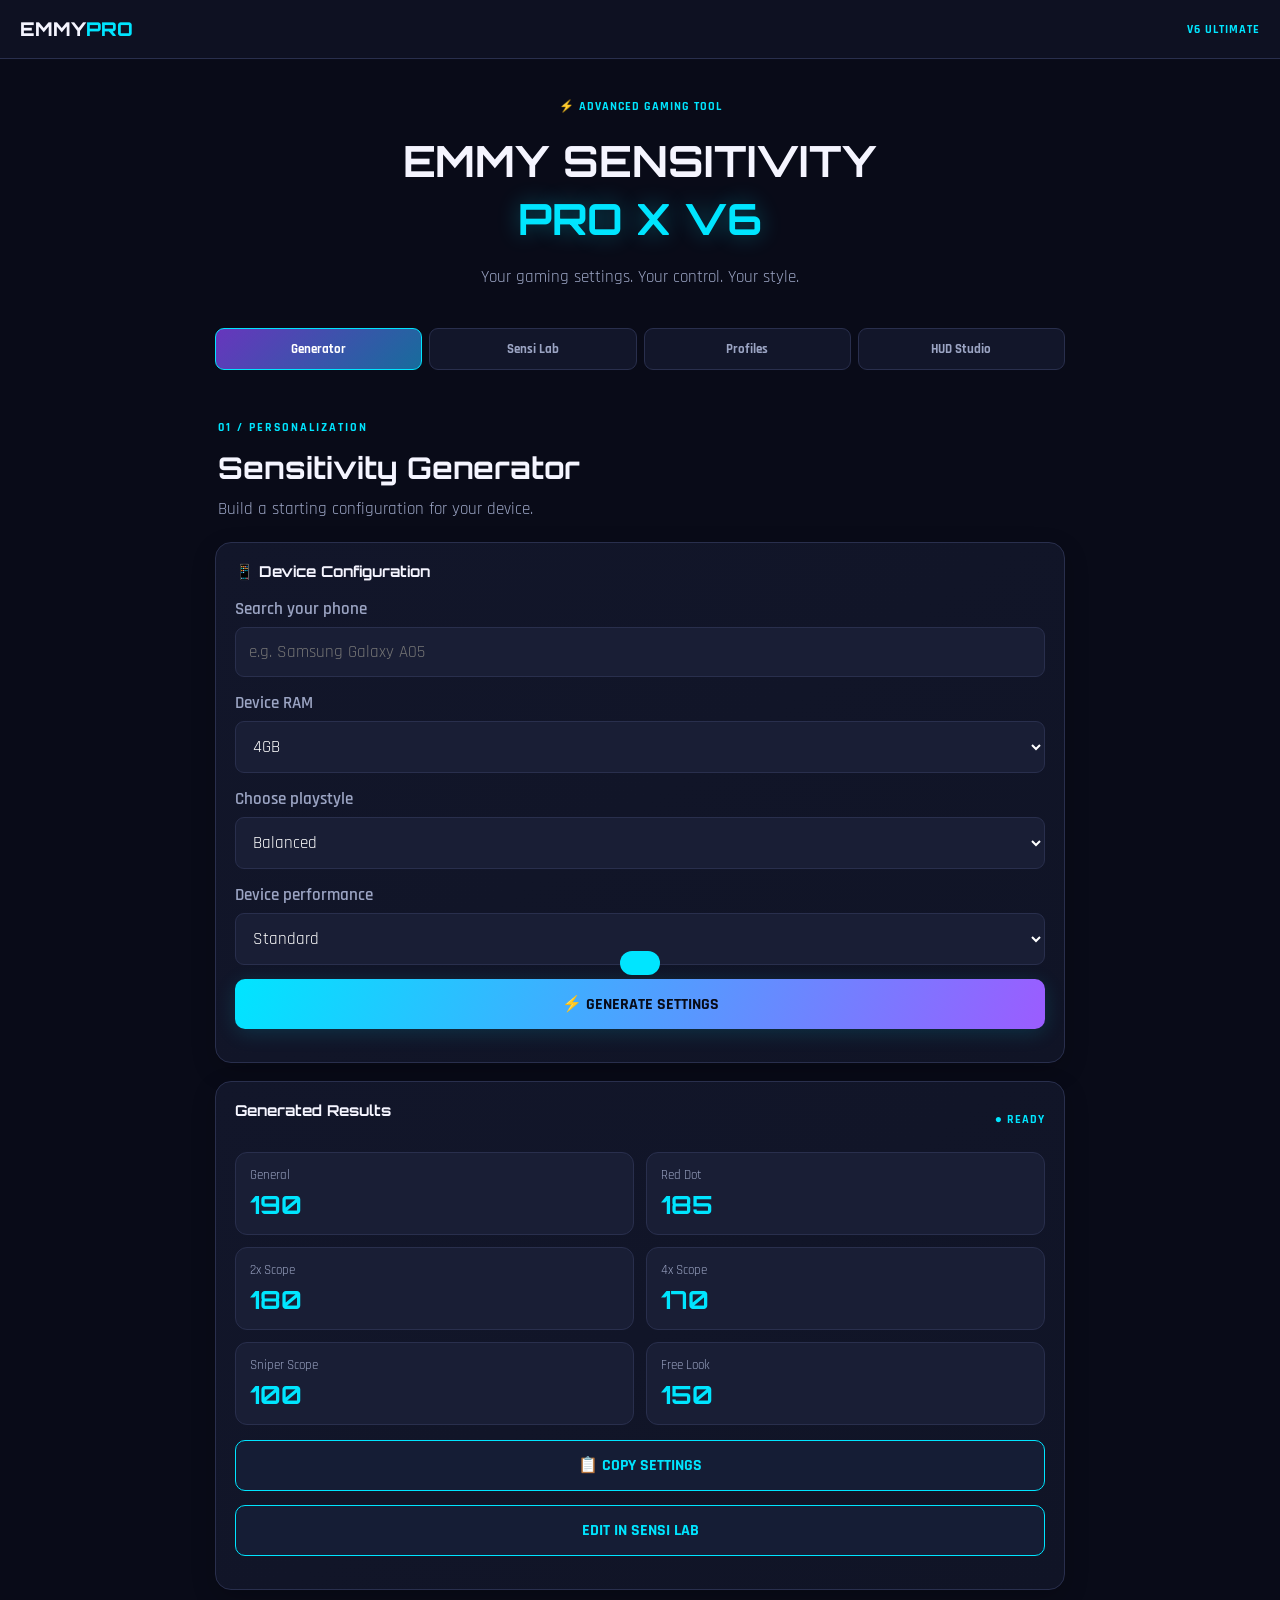
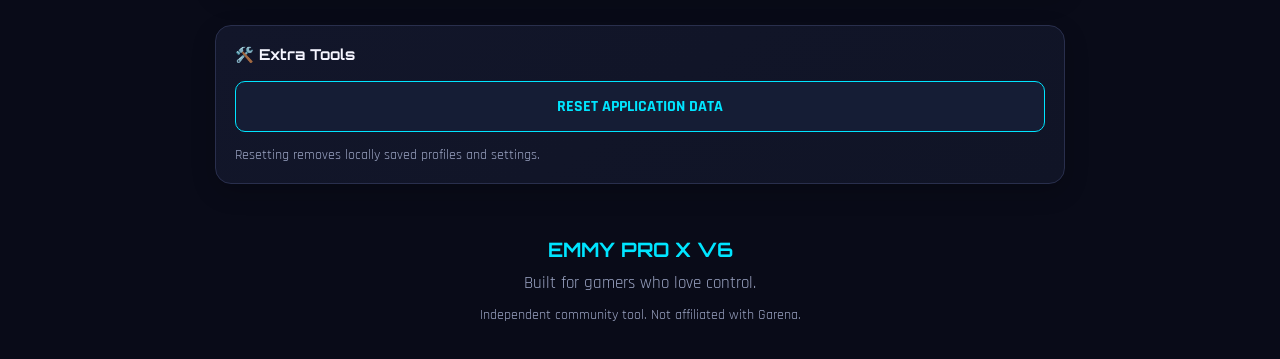
==== commit 6c2fe27c: "Update index.html" ====
--- a/index.html
+++ b/index.html
@@ -5,7 +5,7 @@
 <meta name="viewport" content="width=device-width, initial-scale=1.0">
 <meta name="theme-color" content="#090b18">
 <title>Emmy Sensitivity Pro X V6</title>
-<link rel="stylesheet" href="style.css">
+<link rel="stylesheet" href="style.css?v=6.1">
 </head>
 <body>
 
@@ -191,7 +191,7 @@
 
 <div id="toast" class="toast"></div>
 
-<script src="app.js"></script>
+<script src="app.js?v=6.1"></script>
 </body>
 </html>
 
--- a/style.css
+++ b/style.css
@@ -1,35 +1,28 @@
-@import url('https://fonts.googleapis.com/css2?family=Orbitron:wght@400;500;600;700;800&family=Inter:wght@400;500;600;700;800&display=swap');
+@import url('https://fonts.googleapis.com/css2?family=Orbitron:wght@500;600;700;800&family=Rajdhani:wght@400;500;600;700&display=swap');
 
 :root {
-    --bg: #080b16;
-    --card: #11182a;
-    --card2: #19233a;
-    --text: #f5f7ff;
-    --muted: #9aa8c2;
-    --purple: #9855ff;
-    --cyan: #24e5e9;
-    --border: rgba(255,255,255,.09);
-    --green: #35e6a1;
-    --radius: 18px;
+    --bg: #090b18;
+    --panel: #12162a;
+    --panel2: #191e35;
+    --purple: #9b5cff;
+    --cyan: #00e5ff;
+    --text: #f5f5ff;
+    --muted: #9ba4c3;
+    --border: #292f4d;
 }
 
 * {
+    box-sizing: border-box;
     margin: 0;
     padding: 0;
-    box-sizing: border-box;
-}
-
-html {
-    scroll-behavior: smooth;
 }
 
 body {
+    background: var(--bg);
+    color: var(--text);
+    font-family: 'Rajdhani', sans-serif;
+    font-size: 17px;
     min-height: 100vh;
-    background:
-        radial-gradient(circle at top right, rgba(152,85,255,.12), transparent 35%),
-        var(--bg);
-    color: var(--text);
-    font-family: 'Inter', sans-serif;
 }
 
 button, input, select {
@@ -38,514 +31,462 @@
 
 button {
     cursor: pointer;
-    transition: .25s ease;
-}
-
-/* HEADER */
-
-.header {
-    min-height: 70px;
-    padding: 15px 5%;
+}
+
+.topbar {
+    position: sticky;
+    top: 0;
+    z-index: 20;
     display: flex;
     justify-content: space-between;
     align-items: center;
+    padding: 17px 20px;
+    background: #0e1122;
     border-bottom: 1px solid var(--border);
-    background: rgba(8,11,22,.95);
-    position: sticky;
-    top: 0;
-    z-index: 100;
-    backdrop-filter: blur(15px);
 }
 
 .logo {
-    font-family: 'Orbitron', sans-serif;
+    font-family: Orbitron, sans-serif;
     font-size: 19px;
     font-weight: 800;
+}
+
+.logo span {
+    color: var(--cyan);
+}
+
+.version, .badge, .live-tag {
+    color: var(--cyan);
+    font-size: 12px;
+    font-weight: bold;
     letter-spacing: 1px;
 }
 
-.logo span,
-.hero h1 span,
-.section-heading h1 span {
-    color: var(--cyan);
-}
-
-.version {
-    font-size: 10px;
-    letter-spacing: 2px;
-    color: var(--purple);
-    border: 1px solid var(--purple);
-    padding: 7px 10px;
-    border-radius: 20px;
-}
-
-/* NAVIGATION */
+.container {
+    width: min(100% - 28px, 850px);
+    margin: auto;
+}
+
+.hero {
+    padding: 40px 10px 30px;
+    text-align: center;
+}
+
+.hero h1 {
+    font-family: Orbitron, sans-serif;
+    font-size: clamp(26px, 7vw, 43px);
+    line-height: 1.35;
+    margin: 18px 0;
+}
+
+.hero h1 span {
+    color: var(--cyan);
+    text-shadow: 0 0 22px #00e5ff55;
+}
+
+.hero p, .section-heading p {
+    color: var(--muted);
+}
 
 .navigation {
-    display: flex;
-    gap: 8px;
-    padding: 13px 5%;
-    overflow-x: auto;
-    background: rgba(17,24,42,.8);
-    border-bottom: 1px solid var(--border);
-    scrollbar-width: none;
-}
-
-.navigation::-webkit-scrollbar {
-    display: none;
+    display: grid;
+    grid-template-columns: repeat(4, 1fr);
+    gap: 7px;
+    position: sticky;
+    top: 60px;
+    z-index: 15;
+    padding: 10px 0;
+    background: var(--bg);
 }
 
 .nav-btn {
-    padding: 11px 17px;
-    background: var(--card2);
-    border: 1px solid var(--border);
-    color: var(--muted);
-    border-radius: 10px;
-    white-space: nowrap;
-    font-size: 12px;
-}
-
-.nav-btn:hover,
+    background: var(--panel);
+    color: var(--muted);
+    border: 1px solid var(--border);
+    border-radius: 9px;
+    padding: 12px 3px;
+    font-size: 13px;
+    font-weight: bold;
+}
+
 .nav-btn.active {
+    background: linear-gradient(135deg, #6736bd, #176c9c);
     color: white;
-    border-color: var(--purple);
-    background: rgba(152,85,255,.2);
-    box-shadow: 0 0 15px rgba(152,85,255,.15);
-}
-
-/* MAIN */
-
-main {
-    max-width: 1100px;
-    width: 92%;
-    margin: 30px auto 60px;
+    border-color: var(--cyan);
 }
 
 .page {
     display: none;
-    animation: fadeIn .35s ease;
+    padding-top: 20px;
 }
 
 .page.active {
     display: block;
-}
-
-@keyframes fadeIn {
-    from {
-        opacity: 0;
-        transform: translateY(10px);
-    }
-    to {
-        opacity: 1;
-        transform: translateY(0);
-    }
-}
-
-/* TEXT */
-
-h1, h2, h3 {
-    font-family: 'Orbitron', sans-serif;
-}
-
-h1 {
-    font-size: clamp(25px, 5vw, 38px);
-    margin: 10px 0;
-}
-
-h2 {
-    font-size: 18px;
+    animation: appear .25s ease;
+}
+
+@keyframes appear {
+    from { opacity: 0; transform: translateY(7px); }
+    to { opacity: 1; transform: translateY(0); }
+}
+
+.section-heading {
+    margin: 15px 3px 22px;
+}
+
+.section-heading > span {
+    color: var(--cyan);
+    font-size: 12px;
+    letter-spacing: 2px;
+    font-weight: bold;
+}
+
+.section-heading h2 {
+    font-family: Orbitron, sans-serif;
+    font-size: clamp(22px, 6vw, 30px);
+    margin: 12px 0;
+}
+
+.card {
+    background: linear-gradient(145deg, var(--panel), #101426);
+    border: 1px solid var(--border);
+    border-radius: 16px;
+    padding: 19px;
+    margin-bottom: 18px;
+    box-shadow: 0 8px 25px #0003;
+}
+
+.card h3 {
     margin-bottom: 17px;
-}
-
-p {
-    color: var(--muted);
-    line-height: 1.7;
-    font-size: 13px;
-}
-
-.eyebrow {
-    color: var(--purple);
-    font-size: 10px;
-    letter-spacing: 2px;
-    font-weight: 800;
-}
-
-.hero {
-    padding: 30px 0;
-}
-
-.hero h1 {
-    font-size: clamp(34px, 8vw, 55px);
-    letter-spacing: 2px;
-    margin: 15px 0;
-}
-
-.hero > p:last-child {
-    max-width: 550px;
-}
-
-.section-heading {
-    margin-bottom: 25px;
-}
-
-/* CARDS */
-
-.card {
-    background: linear-gradient(145deg, var(--card), #0d1424);
-    border: 1px solid var(--border);
-    border-radius: var(--radius);
-    padding: 22px;
-    margin-bottom: 18px;
-    box-shadow: 0 12px 35px rgba(0,0,0,.12);
-}
-
-.card:hover {
-    border-color: rgba(152,85,255,.3);
-}
-
-.stats {
-    display: grid;
-    grid-template-columns: repeat(3, 1fr);
-    gap: 13px;
-    margin: 15px 0 25px;
-}
-
-.stat-card {
-    padding: 17px 12px;
-    background: var(--card);
-    border: 1px solid var(--border);
-    border-radius: 15px;
-    text-align: center;
-}
-
-.stat-card strong {
-    display: block;
-    font-family: 'Orbitron', sans-serif;
-    font-size: 23px;
-    color: var(--cyan);
-    margin-bottom: 7px;
-}
-
-.stat-card span {
-    color: var(--muted);
-    font-size: 10px;
-}
-
-/* INPUTS */
+    font-family: Orbitron, sans-serif;
+    font-size: 15px;
+}
 
 label {
     display: block;
-    margin: 17px 0 8px;
-    color: var(--muted);
-    font-size: 12px;
+    color: var(--muted);
+    margin: 15px 0 7px;
     font-weight: 600;
 }
 
-input,
-select {
+input:not([type="file"]), select {
+    width: 100%;
+    padding: 13px;
+    color: white;
+    background: var(--panel2);
+    border: 1px solid var(--border);
+    border-radius: 9px;
+    outline: none;
+}
+
+input:focus, select:focus {
+    border-color: var(--cyan);
+    box-shadow: 0 0 0 2px #00e5ff20;
+}
+
+select option {
+    background: var(--panel);
+}
+
+.primary-btn, .secondary-btn {
     width: 100%;
     padding: 14px;
-    background: var(--card2);
-    border: 1px solid var(--border);
-    border-radius: 11px;
-    color: white;
-    outline: none;
-}
-
-input:focus,
-select:focus {
-    border-color: var(--cyan);
-    box-shadow: 0 0 12px rgba(36,229,233,.1);
-}
-
-input::placeholder {
-    color: #687793;
-}
-
-/* BUTTONS */
-
-.primary,
-.secondary {
-    border-radius: 11px;
-    padding: 13px 17px;
-    font-weight: 700;
-    font-size: 12px;
-}
-
-.primary {
-    background: linear-gradient(110deg, var(--purple), #6545df);
+    border-radius: 9px;
+    font-weight: bold;
+    margin-top: 14px;
+}
+
+.primary-btn {
+    color: #070b16;
     border: none;
-    color: white;
-}
-
-.primary:hover {
-    transform: translateY(-2px);
-    box-shadow: 0 7px 20px rgba(152,85,255,.25);
-}
-
-.secondary {
-    background: var(--card2);
-    color: white;
-    border: 1px solid var(--border);
-}
-
-.secondary:hover {
-    border-color: var(--cyan);
-}
-
-.full {
-    width: 100%;
-    margin-top: 16px;
-}
-
-/* GENERATOR RESULTS */
-
-.result-card {
-    margin-top: 20px;
-}
-
-.result-heading {
+    background: linear-gradient(110deg, var(--cyan), #65a9ff);
+    box-shadow: 0 4px 20px #00e5ff25;
+}
+
+.secondary-btn {
+    color: var(--cyan);
+    background: #00e5ff0c;
+    border: 1px solid #00e5ff66;
+}
+
+button:active {
+    transform: scale(.98);
+}
+
+.result-header, .hud-toolbar {
     display: flex;
+    align-items: center;
     justify-content: space-between;
-    align-items: center;
     gap: 10px;
 }
 
-.result-heading h2 {
-    margin: 0;
-}
-
-#resultStatus {
-    color: var(--green);
-    font-size: 10px;
-    font-weight: 800;
-    letter-spacing: 1px;
-}
-
-.sensi-grid {
+.results {
     display: grid;
     grid-template-columns: repeat(2, 1fr);
-    gap: 12px;
-    margin-top: 18px;
-}
-
-.sensi-item {
-    padding: 16px;
-    background: var(--card2);
-    border: 1px solid var(--border);
-    border-radius: 12px;
-}
-
-.sensi-item span {
-    display: block;
-    color: var(--muted);
-    font-size: 11px;
-}
-
-.sensi-item strong {
-    display: block;
-    margin-top: 8px;
-    color: var(--cyan);
-    font-family: 'Orbitron', sans-serif;
+    gap: 10px;
+    margin: 15px 0;
+}
+
+.result-item {
+    background: var(--panel2);
+    border: 1px solid var(--border);
+    border-radius: 10px;
+    padding: 13px;
+}
+
+.result-item span {
+    display: block;
+    color: var(--muted);
+    font-size: 13px;
+}
+
+.result-item strong {
+    display: block;
+    color: var(--cyan);
+    font-family: Orbitron, sans-serif;
     font-size: 25px;
-}
-
-.empty-message {
-    grid-column: 1 / -1;
-    text-align: center;
-    padding: 20px;
-}
-
-/* SENSITIVITY SLIDERS */
-
-.slider-group {
+    margin-top: 6px;
+}
+
+.empty, .hint {
+    color: var(--muted);
+    font-size: 14px;
+}
+
+.slider-box {
     margin: 22px 0;
 }
 
 .slider-title {
     display: flex;
     justify-content: space-between;
-    align-items: center;
-}
-
-.slider-title label {
-    margin: 0 0 12px;
+    margin-bottom: 9px;
+    font-weight: bold;
 }
 
 .slider-title strong {
     color: var(--cyan);
-    font-family: 'Orbitron', sans-serif;
-    font-size: 14px;
-}
-
-.slider-group input[type="range"] {
-    padding: 0;
-    height: 7px;
+}
+
+input[type="range"] {
+    width: 100%;
     accent-color: var(--cyan);
-    cursor: pointer;
-}
-
-/* HUD STUDIO */
+}
+
+.profile-item {
+    background: var(--panel);
+    border: 1px solid var(--border);
+    padding: 15px;
+    margin-bottom: 12px;
+    border-radius: 12px;
+}
+
+.profile-item h4 {
+    color: var(--cyan);
+    margin-bottom: 8px;
+}
+
+.profile-item button {
+    padding: 8px 12px;
+    margin: 8px 5px 0 0;
+    border: 1px solid var(--border);
+    background: var(--panel2);
+    color: white;
+    border-radius: 7px;
+}
+
+.file-label {
+    display: block;
+    text-align: center;
+    padding: 13px;
+    margin-top: 12px;
+    color: var(--cyan);
+    border: 1px dashed var(--cyan);
+    border-radius: 9px;
+}
+
+#importFile {
+    display: none;
+}
 
 .hud-area {
+    position: relative;
     width: 100%;
-    height: 420px;
-    position: relative;
+    height: 390px;
     overflow: hidden;
-    border: 2px solid var(--purple);
-    border-radius: 18px;
-    background-color: #111a2c;
-    background-image:
-        linear-gradient(rgba(255,255,255,.04) 1px, transparent 1px),
-        linear-gradient(90deg, rgba(255,255,255,.04) 1px, transparent 1px);
+    margin: 17px 0;
+    border: 2px solid #354263;
+    border-radius: 14px;
+    background:
+        linear-gradient(#ffffff08 1px, transparent 1px),
+        linear-gradient(90deg, #ffffff08 1px, transparent 1px),
+        #0a1020;
     background-size: 25px 25px;
 }
 
 .hud-control {
     position: absolute;
-    width: 65px;
-    height: 65px;
-    border-radius: 50%;
-    border: 2px solid var(--cyan);
-    background: rgba(36,229,233,.15);
-    color: white;
+    left: 50%;
+    top: 50%;
+    width: 66px;
+    height: 66px;
     display: flex;
     justify-content: center;
     align-items: center;
-    font-size: 10px;
-    font-weight: 800;
+    transform: translate(-50%, -50%);
+    border: 2px solid var(--cyan);
+    border-radius: 50%;
+    color: white;
+    background: #087e9a99;
+    font-size: 11px;
+    font-weight: bold;
+    touch-action: none;
     user-select: none;
-    touch-action: none;
     cursor: grab;
 }
 
 .hud-control:active {
-    background: rgba(152,85,255,.3);
-    border-color: var(--purple);
-}
-
-/* PROFILES */
-
-.profiles-list {
-    margin-top: 20px;
-    color: var(--muted);
-    font-size: 13px;
-}
-
-.profile-item {
-    padding: 14px;
-    margin: 10px 0;
-    background: var(--card2);
-    border: 1px solid var(--border);
-    border-radius: 12px;
-    display: flex;
-    justify-content: space-between;
-    align-items: center;
-    gap: 10px;
-    flex-wrap: wrap;
-}
-
-.profile-actions {
-    display: flex;
-    gap: 6px;
-}
-
-.profile-actions button {
-    padding: 8px 10px;
-    font-size: 10px;
-    border-radius: 8px;
-}
-
-.danger {
-    color: #ff6485;
-    background: rgba(255,100,133,.1);
-    border: 1px solid rgba(255,100,133,.3);
-}
-
-/* TOAST */
+    cursor: grabbing;
+    background: #9b5cffbb;
+}
+
+.hud-control.gloo {
+    border-color: #a878ff;
+    background: #713cc499;
+}
+
+.hud-toolbar {
+    font-size: 12px;
+    color: var(--cyan);
+    font-weight: bold;
+}
+
+.small-btn {
+    padding: 8px 11px;
+    color: white;
+    background: var(--panel2);
+    border: 1px solid var(--border);
+    border-radius: 7px;
+}
+
+.tools-card {
+    margin-top: 35px;
+}
+
+footer {
+    text-align: center;
+    padding: 35px 10px;
+    color: var(--muted);
+}
+
+footer h3 {
+    color: var(--cyan);
+    font-family: Orbitron, sans-serif;
+    margin-bottom: 10px;
+}
+
+footer small {
+    display: block;
+    margin-top: 12px;
+}
 
 .toast {
     position: fixed;
+    z-index: 50;
     bottom: 25px;
     left: 50%;
     transform: translate(-50%, 100px);
-    opacity: 0;
-    padding: 14px 20px;
-    border-radius: 12px;
-    background: var(--card2);
-    border: 1px solid var(--cyan);
-    color: white;
-    font-size: 12px;
-    z-index: 200;
-    transition: .3s ease;
-    text-align: center;
+    background: var(--cyan);
+    color: #06101a;
+    padding: 12px 20px;
+    border-radius: 30px;
+    font-weight: bold;
+    transition: .3s;
     width: max-content;
     max-width: 90%;
+    text-align: center;
 }
 
 .toast.show {
     transform: translate(-50%, 0);
-    opacity: 1;
-}
-
-/* FOOTER */
-
-footer {
-    padding: 25px 15px;
+}
+
+@media (max-width: 420px) {
+    .navigation {
+        gap: 4px;
+    }
+
+    .nav-btn {
+        font-size: 11px;
+        padding: 11px 2px;
+    }
+
+    .card {
+        padding: 15px;
+    }
+
+    .hud-area {
+        height: 340px;
+    }
+}
+/* V6 BUTTON AND RESULTS FIX */
+
+button.primary-btn,
+button.secondary-btn {
+    display: block !important;
+    width: 100% !important;
+    min-height: 50px;
+    padding: 14px 18px !important;
+    margin: 14px 0 !important;
+    border-radius: 10px !important;
+    font-family: 'Rajdhani', sans-serif;
+    font-size: 16px;
+    font-weight: 700;
     text-align: center;
-    color: var(--cyan);
-    font-size: 11px;
-    border-top: 1px solid var(--border);
-}
-
-footer p {
-    margin-top: 7px;
-    font-size: 10px;
-}
-
-/* MOBILE */
-
-@media(max-width: 600px) {
-    main {
-        width: 92%;
-        margin-top: 20px;
-    }
-
-    .card {
-        padding: 17px;
-    }
-
-    .stats {
-        gap: 8px;
-    }
-
-    .stat-card {
-        padding: 14px 5px;
-    }
-
-    .stat-card strong {
-        font-size: 19px;
-    }
-
-    .stat-card span {
-        font-size: 9px;
-    }
-
-    .sensi-item strong {
-        font-size: 22px;
-    }
-
-    .hud-area {
-        height: 380px;
-    }
-}
-
-@media(max-width: 350px) {
-    .sensi-grid {
+    cursor: pointer;
+}
+
+button.primary-btn {
+    background: linear-gradient(110deg, #00e5ff, #9b5cff) !important;
+    color: #080b18 !important;
+    border: none !important;
+}
+
+button.secondary-btn {
+    background: #151d35 !important;
+    color: #00e5ff !important;
+    border: 1px solid #00e5ff !important;
+}
+
+.results {
+    display: grid !important;
+    grid-template-columns: repeat(2, minmax(0, 1fr));
+    gap: 12px;
+}
+
+.result-item {
+    background: #191e35 !important;
+    border: 1px solid #292f4d !important;
+    border-radius: 12px !important;
+    padding: 14px !important;
+}
+
+.result-item strong {
+    color: #00e5ff !important;
+}
+
+.profile-item button {
+    padding: 10px 16px;
+    border-radius: 8px;
+}
+
+@media (max-width: 380px) {
+    .results {
         grid-template-columns: 1fr;
     }
-
-    .version {
-        font-size: 8px;
-    }
-}
+}
+
+
+
+
+
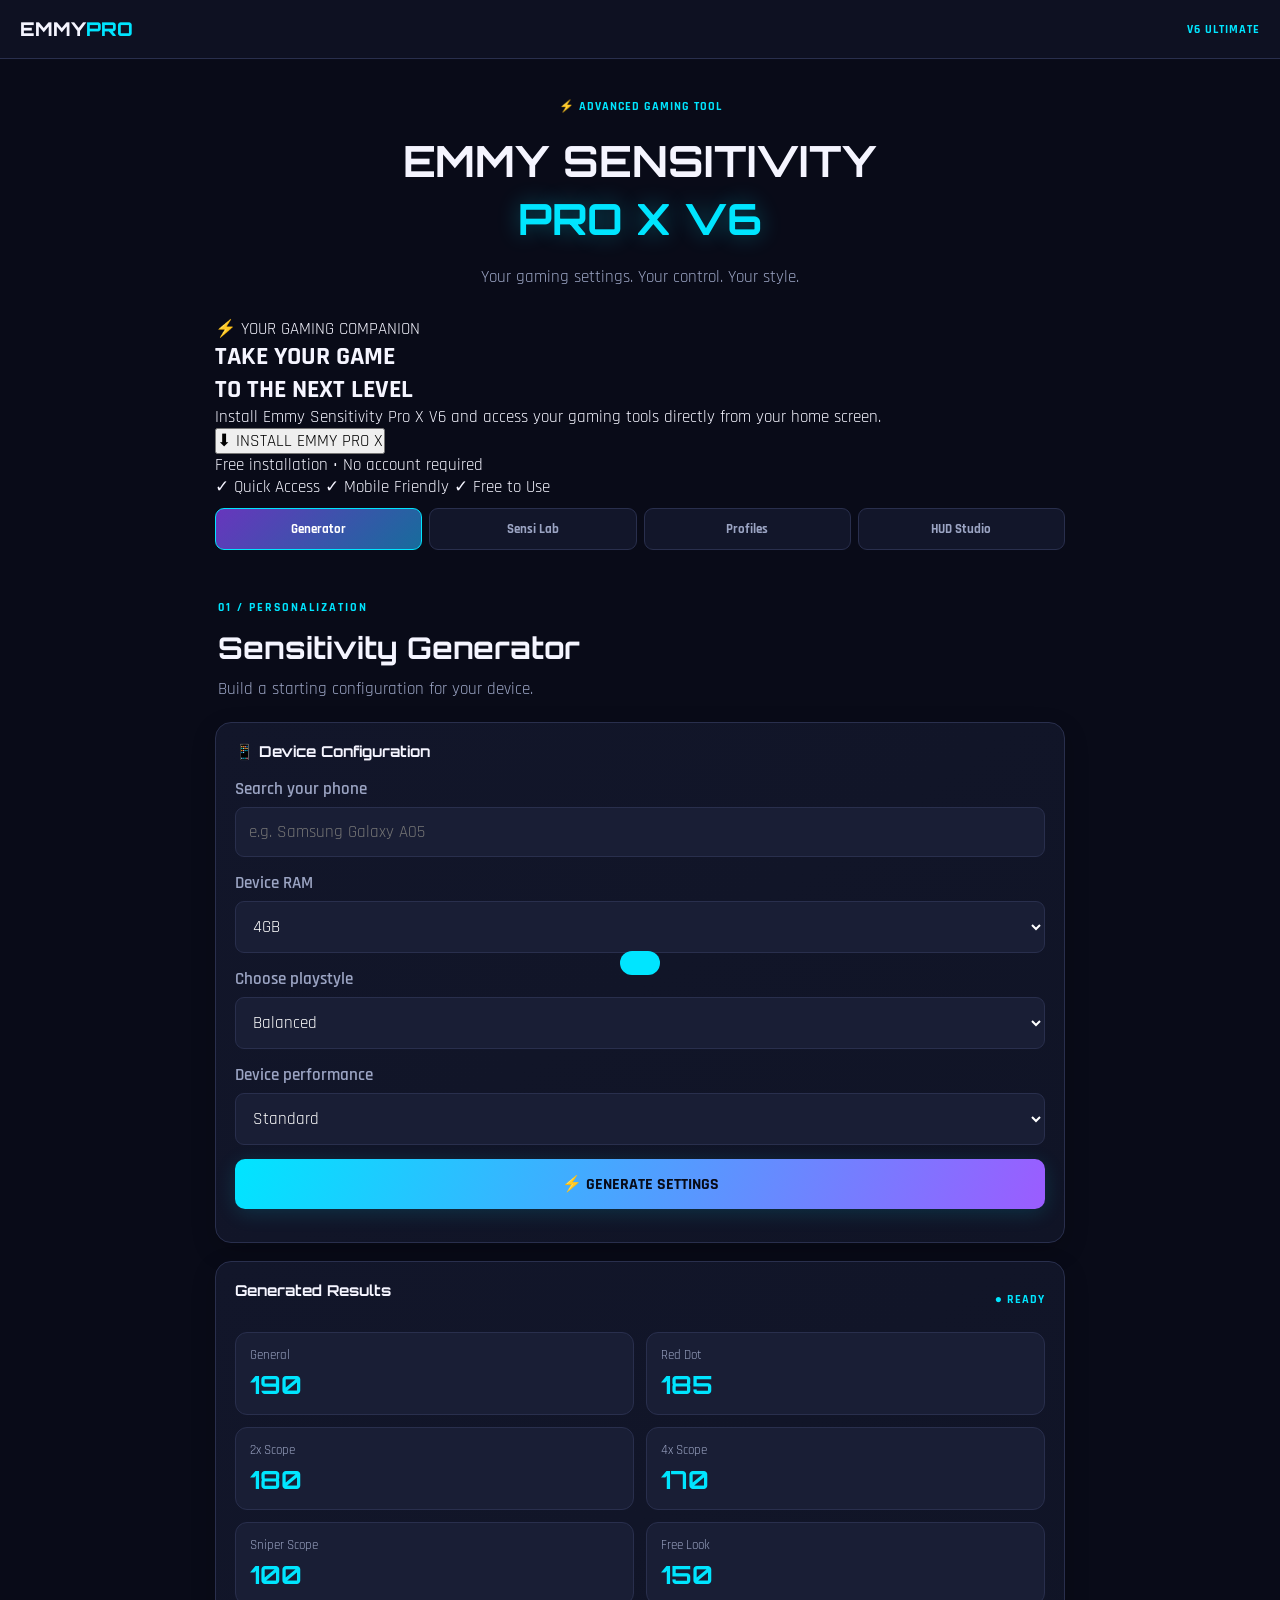
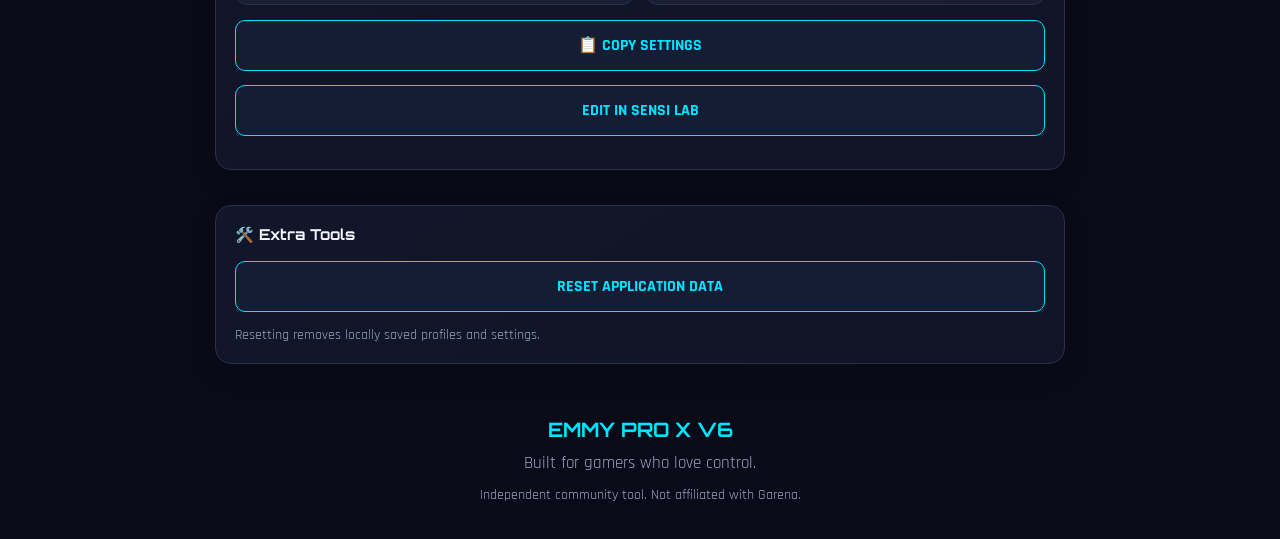
==== commit 720f6d9c: "Update index.html" ====
--- a/index.html
+++ b/index.html
@@ -5,7 +5,7 @@
 <meta name="viewport" content="width=device-width, initial-scale=1.0">
 <meta name="theme-color" content="#090b18">
 <title>Emmy Sensitivity Pro X V6</title>
-<link rel="stylesheet" href="style.css?v=6.1">
+<link rel="stylesheet" href="style.css">
 </head>
 <body>
 
@@ -22,6 +22,39 @@
     <p>Your gaming settings. Your control. Your style.</p>
 </section>
 
+<!-- INSTALLATION LANDING PAGE -->
+<section class="install-banner" id="installBanner">
+    <div class="install-glow"></div>
+
+    <div class="install-content">
+        <span class="install-label">⚡ YOUR GAMING COMPANION</span>
+
+        <h2>TAKE YOUR GAME<br>
+            <span>TO THE NEXT LEVEL</span>
+        </h2>
+
+        <p>
+            Install Emmy Sensitivity Pro X V6
+            and access your gaming tools directly
+            from your home screen.
+        </p>
+
+        <button id="installBtn" class="install-btn">
+            <span>⬇</span> INSTALL EMMY PRO X
+        </button>
+
+        <p id="installMessage" class="install-message">
+            Free installation • No account required
+        </p>
+
+        <div class="install-features">
+            <span>✓ Quick Access</span>
+            <span>✓ Mobile Friendly</span>
+            <span>✓ Free to Use</span>
+        </div>
+    </div>
+</section>
+  
 <nav class="navigation">
     <button class="nav-btn active" data-page="generator">Generator</button>
     <button class="nav-btn" data-page="lab">Sensi Lab</button>
@@ -191,9 +224,6 @@
 
 <div id="toast" class="toast"></div>
 
-<script src="app.js?v=6.1"></script>
+<script src="app.js"></script>
 </body>
-</html>
-
-
-
+    </html>
